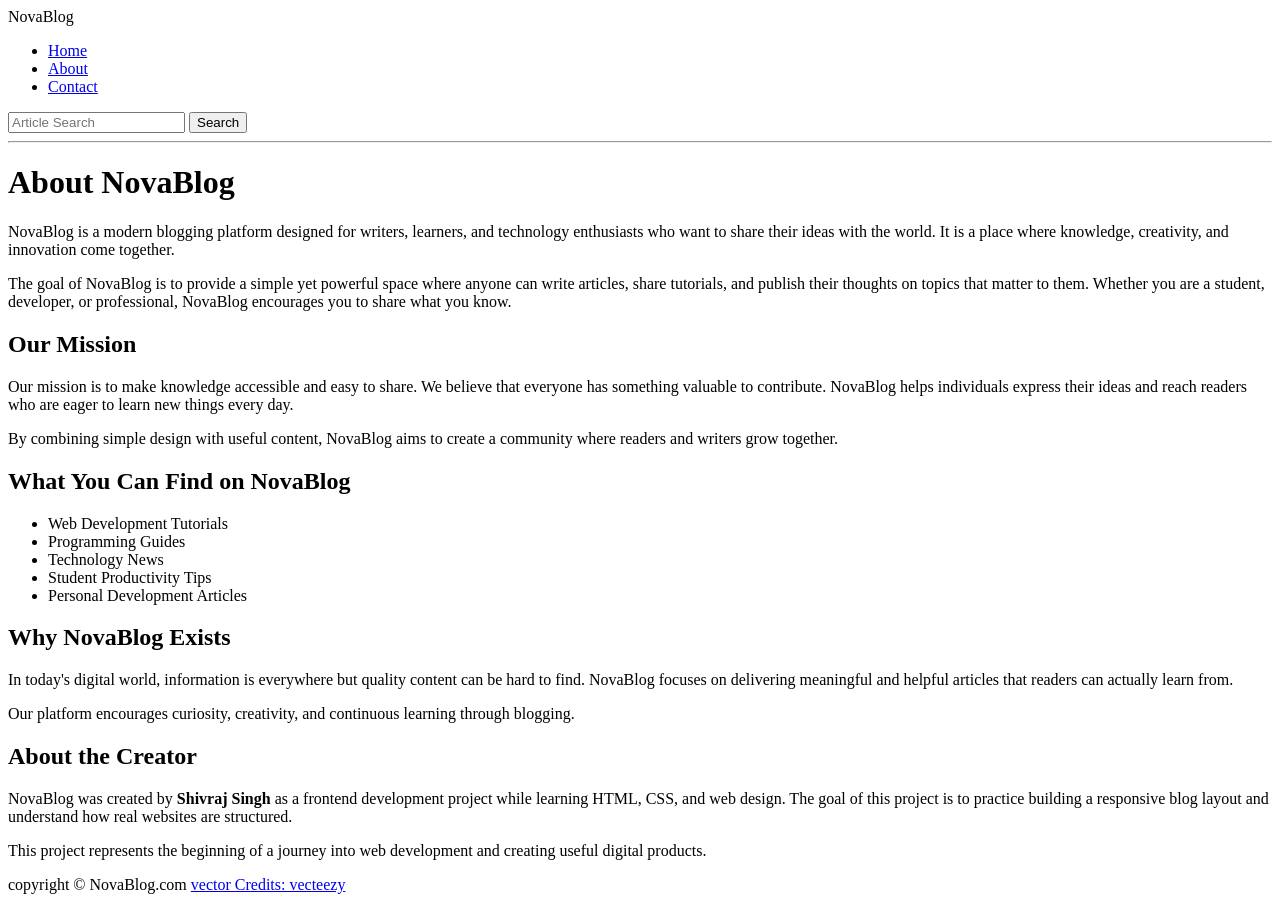
==== About.html @ e18d41bb "Designed Whole Structre" ====
<!DOCTYPE html>
<html lang="en">

<head>

<meta charset="UTF-8">
<meta name="viewport" content="width=device-width, initial-scale=1.0">

<link rel="stylesheet" href="/css/utils.css">
<link rel="stylesheet" href="/css/style.css">
<link rel="stylesheet" href="/css/contact.css">
<link rel="stylesheet" href="/css/About.css">
<title>About | NovaBlog</title>

</head>

<body>

<nav class="navigation max-width-1 m-auto">

<div class="nav-left">

<span>NovaBlog</span>

<ul>
<li><a href="index.html">Home</a></li>
<li><a href="about.html">About</a></li>
<li><a href="contact.html">Contact</a></li>
</ul>

</div>

<div class="nav-right">

<form action="/search.html" method="get">

<input class="form-input" type="text" name="query" placeholder="Article Search">

<button class="btn">Search</button>

</form>

</div>

</nav>


<div class="max-width-1 m-auto">
<hr>
</div>


<div class="about-content max-width-1 m-auto font1">

<h1>About NovaBlog</h1>

<p>
NovaBlog is a modern blogging platform designed for writers, learners,
and technology enthusiasts who want to share their ideas with the world.
It is a place where knowledge, creativity, and innovation come together.
</p>

<p>
The goal of NovaBlog is to provide a simple yet powerful space where
anyone can write articles, share tutorials, and publish their thoughts
on topics that matter to them. Whether you are a student, developer,
or professional, NovaBlog encourages you to share what you know.
</p>


<h2>Our Mission</h2>

<p>
Our mission is to make knowledge accessible and easy to share.
We believe that everyone has something valuable to contribute.
NovaBlog helps individuals express their ideas and reach readers
who are eager to learn new things every day.
</p>

<p>
By combining simple design with useful content, NovaBlog aims
to create a community where readers and writers grow together.
</p>


<h2>What You Can Find on NovaBlog</h2>

<ul class="about-list">

<li>Web Development Tutorials</li>
<li>Programming Guides</li>
<li>Technology News</li>
<li>Student Productivity Tips</li>
<li>Personal Development Articles</li>

</ul>


<h2>Why NovaBlog Exists</h2>

<p>
In today's digital world, information is everywhere but
quality content can be hard to find. NovaBlog focuses on
delivering meaningful and helpful articles that readers
can actually learn from.
</p>

<p>
Our platform encourages curiosity, creativity, and
continuous learning through blogging.
</p>


<h2>About the Creator</h2>

<p>
NovaBlog was created by <strong>Shivraj Singh</strong> as a
frontend development project while learning HTML, CSS,
and web design. The goal of this project is to practice
building a responsive blog layout and understand how
real websites are structured.
</p>

<p>
This project represents the beginning of a journey into
web development and creating useful digital products.
</p>

</div>


<div class="footer">

copyright &copy; NovaBlog.com

<a href="https://www.vecteezy.com/free-vector/typewriter">
vector Credits: vecteezy
</a>

</div>

</body>

</html>
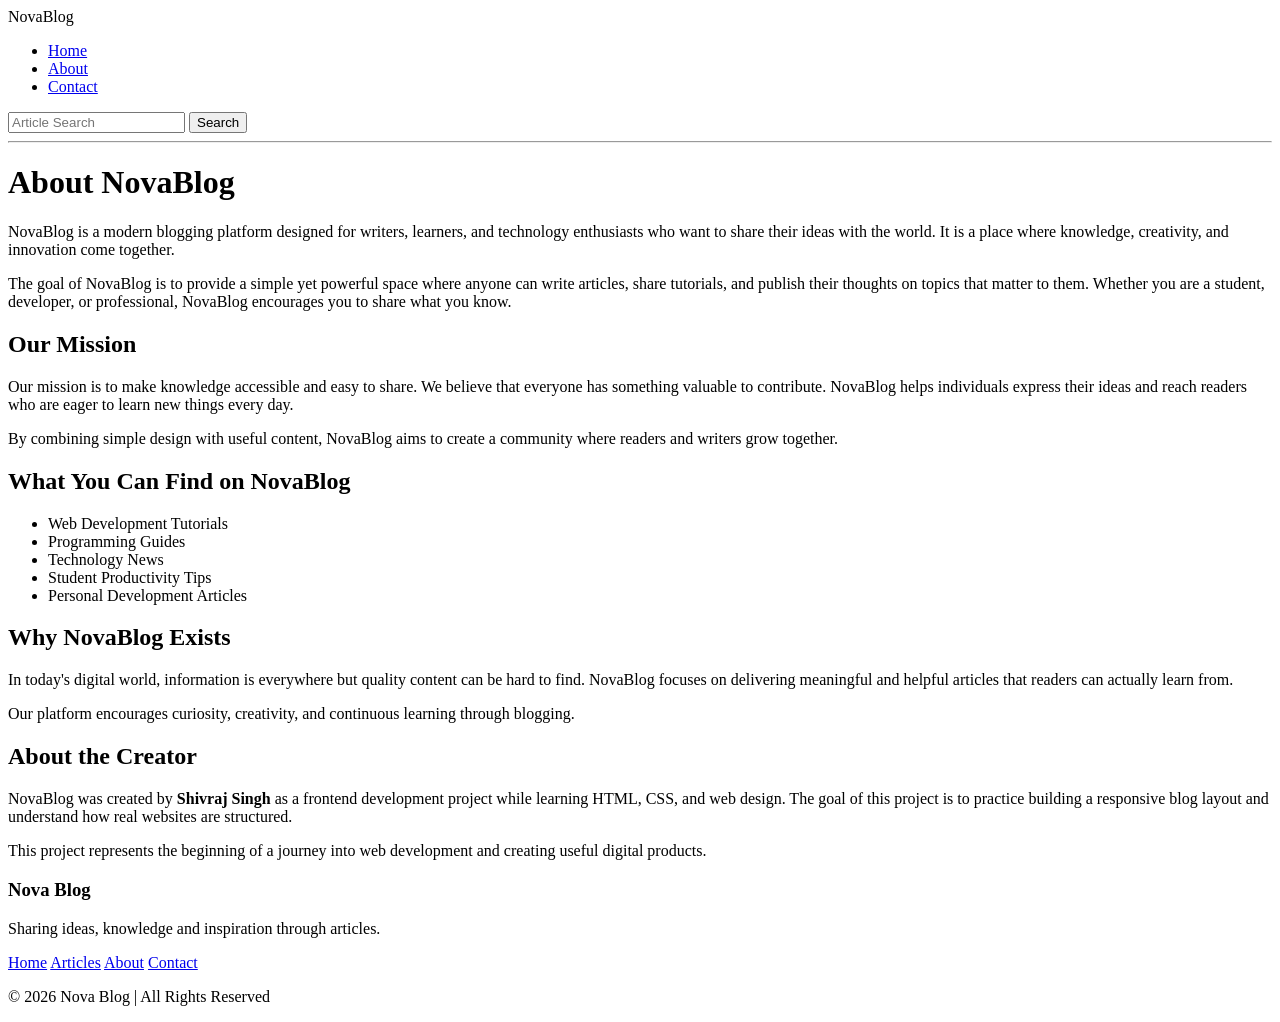
==== commit da05c233: "Change the Footer" ====
--- a/About.html
+++ b/About.html
@@ -129,15 +129,23 @@
 </div>
 
 
-<div class="footer">
+<footer class="footer">
+    <div class="footer-content">
+        <h3>Nova Blog</h3>
+        <p>Sharing ideas, knowledge and inspiration through articles.</p>
 
-copyright &copy; NovaBlog.com
+        <div class="footer-links">
+            <a href="#">Home</a>
+            <a href="#">Articles</a>
+            <a href="#">About</a>
+            <a href="#">Contact</a>
+        </div>
 
-<a href="https://www.vecteezy.com/free-vector/typewriter">
-vector Credits: vecteezy
-</a>
-
-</div>
+        <p class="copyright">
+            © 2026 Nova Blog | All Rights Reserved
+        </p>
+    </div>
+</footer>
 
 </body>
 
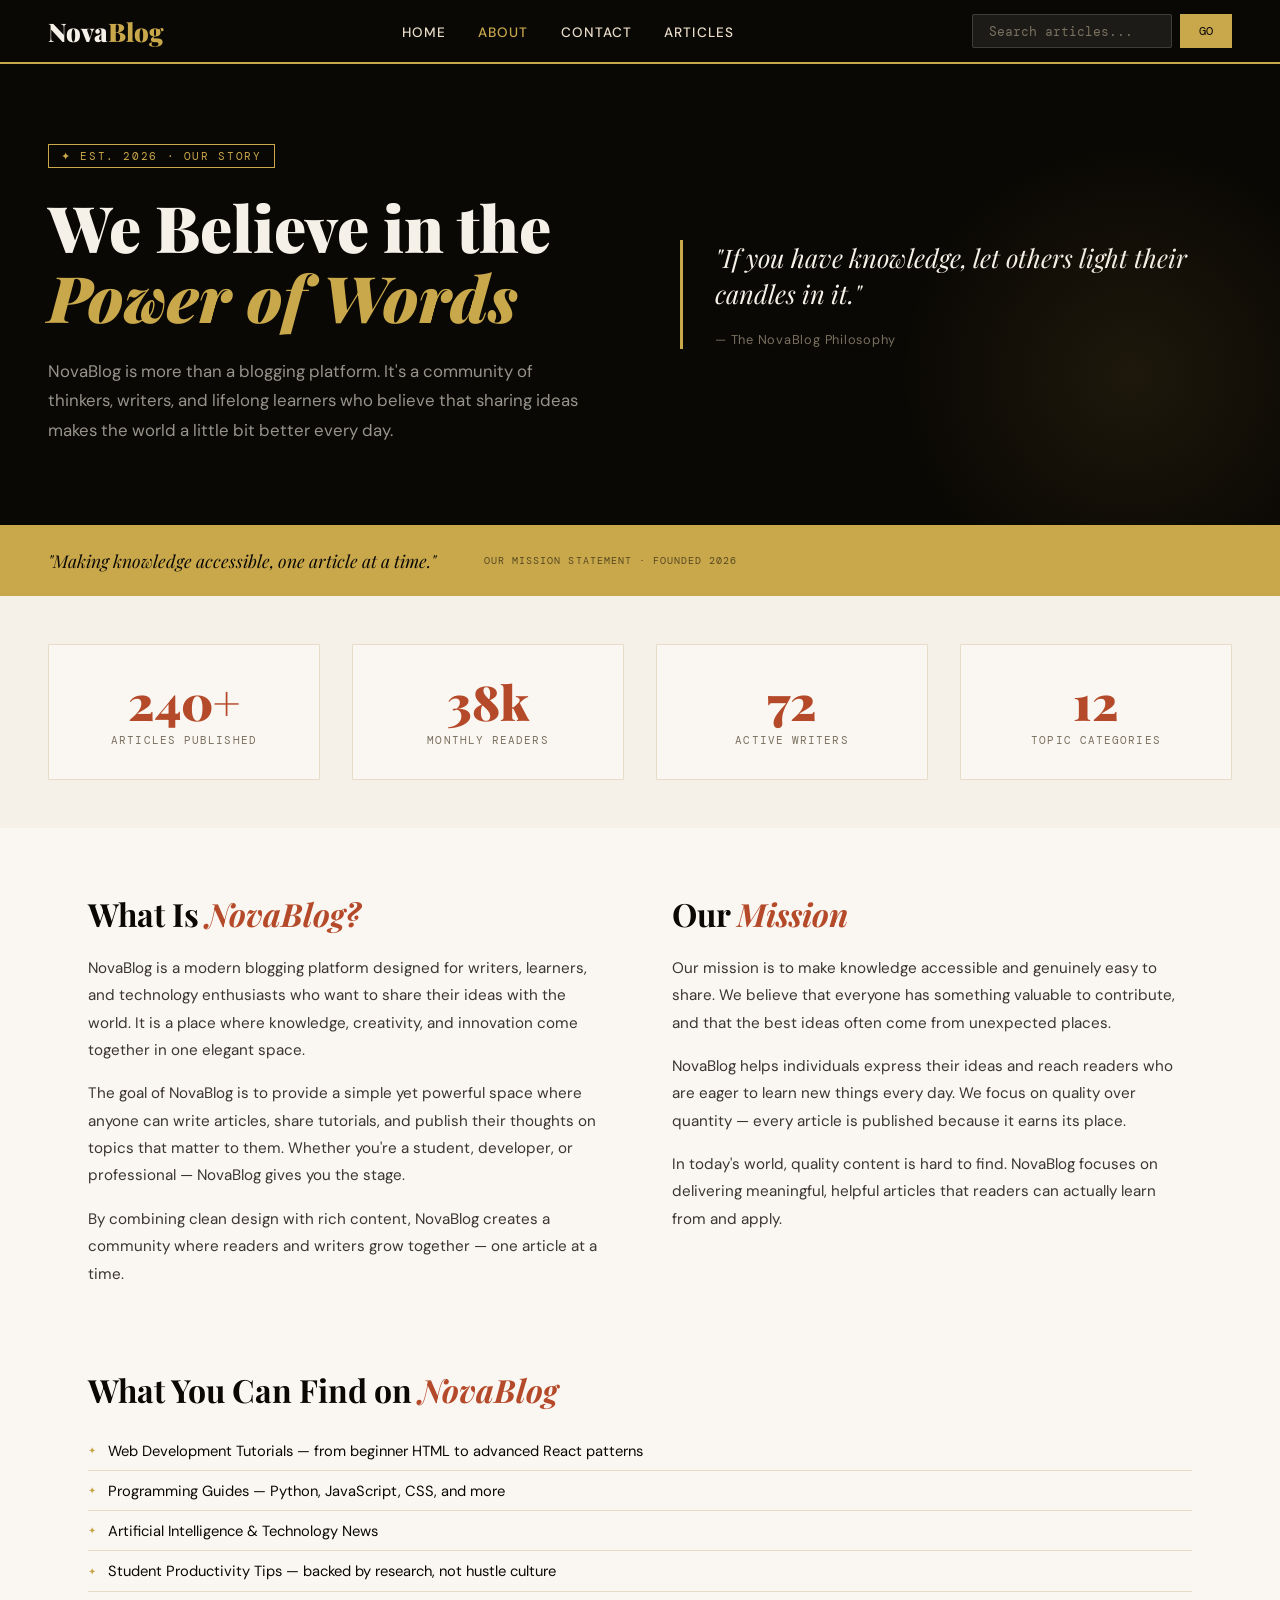
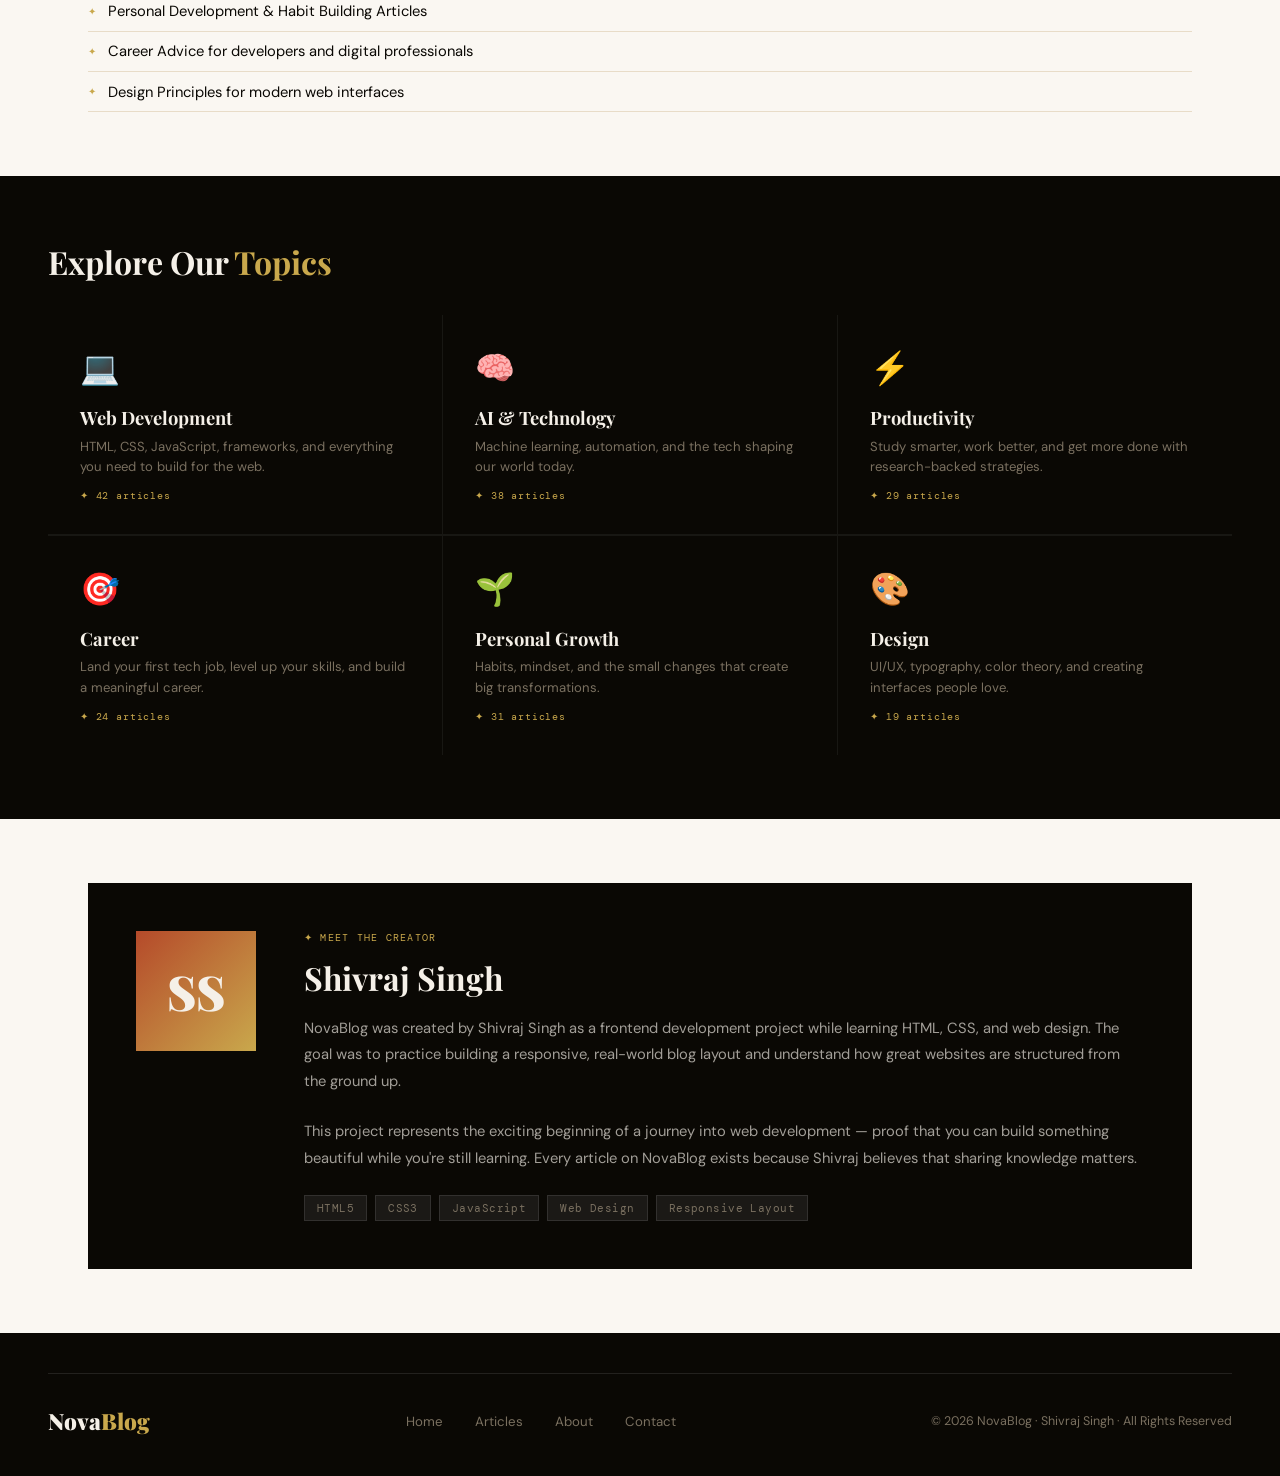
==== commit d5bb7260: "Upgraded the Style" ====
--- a/About.html
+++ b/About.html
@@ -1,152 +1,285 @@
 <!DOCTYPE html>
 <html lang="en">
-
 <head>
-
-<meta charset="UTF-8">
-<meta name="viewport" content="width=device-width, initial-scale=1.0">
-
-<link rel="stylesheet" href="/css/utils.css">
-<link rel="stylesheet" href="/css/style.css">
-<link rel="stylesheet" href="/css/contact.css">
-<link rel="stylesheet" href="/css/About.css">
-<title>About | NovaBlog</title>
-
+  <meta charset="UTF-8">
+  <meta name="viewport" content="width=device-width, initial-scale=1.0">
+  <title>About | NovaBlog</title>
+  <link rel="preconnect" href="https://fonts.googleapis.com">
+  <link href="https://fonts.googleapis.com/css2?family=Playfair+Display:ital,wght@0,400;0,700;0,900;1,400;1,700&family=DM+Sans:wght@300;400;500&family=DM+Mono:wght@400;500&display=swap" rel="stylesheet">
+  <style>
+    *, *::before, *::after { margin: 0; padding: 0; box-sizing: border-box; }
+    :root {
+      --ink: #0a0804; --cream: #f5f0e8; --warm: #e8dcc8;
+      --gold: #c9a84c; --rust: #b54a2a; --sage: #4a6741;
+      --muted: #7a7060; --paper: #faf7f2;
+    }
+    body { font-family: 'DM Sans', sans-serif; background: var(--paper); color: var(--ink); }
+
+    nav {
+      position: sticky; top: 0; z-index: 100;
+      background: var(--ink); padding: 0 3rem;
+      display: flex; align-items: center; justify-content: space-between;
+      height: 64px; border-bottom: 2px solid var(--gold);
+    }
+    .nav-logo { font-family: 'Playfair Display', serif; font-size: 1.6rem; font-weight: 900; color: var(--cream); }
+    .nav-logo span { color: var(--gold); }
+    .nav-links { display: flex; gap: 2rem; list-style: none; }
+    .nav-links a { color: var(--warm); text-decoration: none; font-size: 0.85rem; font-weight: 500; letter-spacing: 0.08em; text-transform: uppercase; transition: color 0.2s; }
+    .nav-links a:hover, .nav-links a.active { color: var(--gold); }
+    .nav-search { display: flex; gap: 0.5rem; }
+    .nav-search input { background: rgba(255,255,255,0.08); border: 1px solid rgba(255,255,255,0.15); color: var(--cream); padding: 0.45rem 1rem; font-family: 'DM Mono', monospace; font-size: 0.8rem; border-radius: 2px; outline: none; width: 200px; }
+    .nav-search input::placeholder { color: var(--muted); }
+    .btn-search { background: var(--gold); color: var(--ink); border: none; padding: 0.45rem 1.2rem; font-family: 'DM Mono', monospace; font-size: 0.75rem; cursor: pointer; text-transform: uppercase; }
+
+    /* HERO */
+    .about-hero {
+      background: var(--ink); color: var(--cream);
+      padding: 5rem 3rem; position: relative; overflow: hidden;
+    }
+    .about-hero::before {
+      content: ''; position: absolute; bottom: -100px; right: -100px;
+      width: 500px; height: 500px;
+      background: radial-gradient(circle, rgba(201,168,76,0.1) 0%, transparent 65%);
+    }
+    .about-hero-inner { max-width: 1200px; margin: 0 auto; display: grid; grid-template-columns: 1fr 1fr; gap: 5rem; align-items: center; }
+    .about-tag { font-family: 'DM Mono', monospace; font-size: 0.68rem; letter-spacing: 0.15em; text-transform: uppercase; color: var(--gold); border: 1px solid var(--gold); padding: 0.25rem 0.75rem; display: inline-block; margin-bottom: 1.5rem; }
+    .about-hero h1 { font-family: 'Playfair Display', serif; font-size: clamp(2.5rem, 5vw, 4rem); font-weight: 900; line-height: 1.1; }
+    .about-hero h1 em { color: var(--gold); font-style: italic; }
+    .about-hero p { color: rgba(245,240,232,0.6); font-size: 1.05rem; line-height: 1.75; margin-top: 1.5rem; }
+    .hero-quote {
+      border-left: 3px solid var(--gold); padding-left: 2rem;
+    }
+    .hero-quote blockquote { font-family: 'Playfair Display', serif; font-size: 1.6rem; font-style: italic; line-height: 1.4; color: var(--cream); margin-bottom: 1rem; }
+    .hero-quote cite { font-size: 0.8rem; color: var(--muted); font-style: normal; letter-spacing: 0.06em; }
+
+    /* MISSION STRIP */
+    .mission-strip {
+      background: var(--gold); padding: 1.5rem 3rem;
+    }
+    .mission-strip-inner { max-width: 1200px; margin: 0 auto; display: flex; align-items: center; gap: 3rem; }
+    .mission-strip p { font-family: 'Playfair Display', serif; font-size: 1.1rem; font-style: italic; color: var(--ink); }
+    .mission-strip span { font-family: 'DM Mono', monospace; font-size: 0.65rem; letter-spacing: 0.1em; text-transform: uppercase; color: rgba(10,8,4,0.6); white-space: nowrap; }
+
+    /* STATS */
+    .stats-section { background: var(--cream); padding: 3rem; }
+    .stats-inner { max-width: 1200px; margin: 0 auto; display: grid; grid-template-columns: repeat(4, 1fr); gap: 2rem; }
+    .stat-box { text-align: center; padding: 2rem 1rem; border: 1.5px solid var(--warm); background: var(--paper); }
+    .stat-num { font-family: 'Playfair Display', serif; font-size: 3rem; font-weight: 900; color: var(--rust); line-height: 1; }
+    .stat-label { font-family: 'DM Mono', monospace; font-size: 0.68rem; letter-spacing: 0.1em; text-transform: uppercase; color: var(--muted); margin-top: 0.5rem; }
+
+    /* CONTENT SECTIONS */
+    .about-content { max-width: 1200px; margin: 0 auto; padding: 4rem 3rem; }
+    .content-grid { display: grid; grid-template-columns: 1fr 1fr; gap: 4rem; margin-bottom: 4rem; }
+    .content-block h2 { font-family: 'Playfair Display', serif; font-size: 2rem; font-weight: 700; margin-bottom: 1.25rem; }
+    .content-block h2 em { color: var(--rust); font-style: italic; }
+    .content-block p { font-size: 0.95rem; line-height: 1.8; color: #3a3530; margin-bottom: 1rem; }
+    .content-block ul { list-style: none; margin-top: 0.5rem; }
+    .content-block ul li { padding: 0.6rem 0; border-bottom: 1px solid var(--warm); font-size: 0.92rem; display: flex; align-items: center; gap: 0.75rem; }
+    .content-block ul li::before { content: '✦'; color: var(--gold); font-size: 0.65rem; flex-shrink: 0; }
+
+    /* CATEGORIES GRID */
+    .topics-section { background: var(--ink); padding: 4rem 3rem; color: var(--cream); }
+    .topics-inner { max-width: 1200px; margin: 0 auto; }
+    .topics-inner h2 { font-family: 'Playfair Display', serif; font-size: 2rem; margin-bottom: 2rem; }
+    .topics-inner h2 span { color: var(--gold); }
+    .topics-grid { display: grid; grid-template-columns: repeat(3, 1fr); gap: 1.5px; background: rgba(255,255,255,0.06); }
+    .topic-cell { padding: 2rem; background: rgba(10,8,4,1); transition: background 0.2s; cursor: pointer; }
+    .topic-cell:hover { background: rgba(201,168,76,0.08); }
+    .topic-icon { font-size: 2rem; margin-bottom: 1rem; }
+    .topic-name { font-family: 'Playfair Display', serif; font-size: 1.15rem; font-weight: 700; margin-bottom: 0.4rem; }
+    .topic-desc { font-size: 0.82rem; color: var(--muted); line-height: 1.55; }
+    .topic-count { font-family: 'DM Mono', monospace; font-size: 0.65rem; color: var(--gold); letter-spacing: 0.08em; margin-top: 0.75rem; }
+
+    /* CREATOR */
+    .creator-section { max-width: 1200px; margin: 0 auto; padding: 4rem 3rem; }
+    .creator-card { background: var(--ink); color: var(--cream); padding: 3rem; display: grid; grid-template-columns: auto 1fr; gap: 3rem; align-items: start; }
+    .creator-avatar {
+      width: 120px; height: 120px;
+      background: linear-gradient(135deg, var(--rust), var(--gold));
+      display: flex; align-items: center; justify-content: center;
+      font-family: 'Playfair Display', serif; font-size: 3rem; font-weight: 900;
+      flex-shrink: 0;
+    }
+    .creator-tag { font-family: 'DM Mono', monospace; font-size: 0.65rem; letter-spacing: 0.12em; text-transform: uppercase; color: var(--gold); margin-bottom: 0.75rem; }
+    .creator-name { font-family: 'Playfair Display', serif; font-size: 2rem; font-weight: 700; margin-bottom: 1rem; }
+    .creator-bio { font-size: 0.92rem; line-height: 1.8; color: rgba(245,240,232,0.65); margin-bottom: 1.5rem; }
+    .creator-skills { display: flex; flex-wrap: wrap; gap: 0.5rem; }
+    .skill-tag { font-family: 'DM Mono', monospace; font-size: 0.68rem; background: rgba(255,255,255,0.07); color: var(--muted); padding: 0.3rem 0.75rem; border: 1px solid rgba(255,255,255,0.1); letter-spacing: 0.04em; }
+
+    footer { background: var(--ink); color: var(--cream); padding: 2.5rem 3rem; }
+    .footer-inner { max-width: 1200px; margin: 0 auto; display: flex; justify-content: space-between; align-items: center; border-top: 1px solid rgba(255,255,255,0.1); padding-top: 2rem; }
+    .footer-logo { font-family: 'Playfair Display', serif; font-size: 1.4rem; font-weight: 900; }
+    .footer-logo span { color: var(--gold); }
+    .footer-links-row { display: flex; gap: 2rem; list-style: none; }
+    .footer-links-row a { color: var(--muted); text-decoration: none; font-size: 0.83rem; transition: color 0.2s; }
+    .footer-links-row a:hover { color: var(--gold); }
+    .footer-copy { font-size: 0.78rem; color: var(--muted); }
+
+    @media(max-width:900px) {
+      nav { padding: 0 1.5rem; } .nav-links { display: none; }
+      .about-hero { padding: 3rem 1.5rem; }
+      .about-hero-inner { grid-template-columns: 1fr; gap: 2rem; }
+      .stats-inner { grid-template-columns: repeat(2, 1fr); }
+      .content-grid { grid-template-columns: 1fr; gap: 2rem; }
+      .topics-grid { grid-template-columns: repeat(2, 1fr); }
+      .creator-card { grid-template-columns: 1fr; }
+      .about-content, .creator-section { padding: 3rem 1.5rem; }
+      .mission-strip { padding: 1.5rem; }
+      .footer-inner { flex-direction: column; gap: 1rem; text-align: center; }
+    }
+  </style>
 </head>
-
 <body>
 
-<nav class="navigation max-width-1 m-auto">
-
-<div class="nav-left">
-
-<span>NovaBlog</span>
-
-<ul>
-<li><a href="index.html">Home</a></li>
-<li><a href="about.html">About</a></li>
-<li><a href="contact.html">Contact</a></li>
-</ul>
-
+<nav>
+  <div class="nav-logo">Nova<span>Blog</span></div>
+  <ul class="nav-links">
+    <li><a href="index.html">Home</a></li>
+    <li><a href="About.html" class="active">About</a></li>
+    <li><a href="contact.html">Contact</a></li>
+    <li><a href="blog.html">Articles</a></li>
+  </ul>
+  <form class="nav-search" action="search.html" method="get">
+    <input type="text" name="query" placeholder="Search articles...">
+    <button type="submit" class="btn-search">Go</button>
+  </form>
+</nav>
+
+<section class="about-hero">
+  <div class="about-hero-inner">
+    <div>
+      <div class="about-tag">✦ Est. 2026 · Our Story</div>
+      <h1>We Believe in the <em>Power of Words</em></h1>
+      <p>NovaBlog is more than a blogging platform. It's a community of thinkers, writers, and lifelong learners who believe that sharing ideas makes the world a little bit better every day.</p>
+    </div>
+    <div class="hero-quote">
+      <blockquote>"If you have knowledge, let others light their candles in it."</blockquote>
+      <cite>— The NovaBlog Philosophy</cite>
+    </div>
+  </div>
+</section>
+
+<div class="mission-strip">
+  <div class="mission-strip-inner">
+    <p>"Making knowledge accessible, one article at a time."</p>
+    <span>Our Mission Statement · Founded 2026</span>
+  </div>
 </div>
 
-<div class="nav-right">
-
-<form action="/search.html" method="get">
-
-<input class="form-input" type="text" name="query" placeholder="Article Search">
-
-<button class="btn">Search</button>
-
-</form>
-
+<div class="stats-section">
+  <div class="stats-inner">
+    <div class="stat-box"><div class="stat-num">240+</div><div class="stat-label">Articles Published</div></div>
+    <div class="stat-box"><div class="stat-num">38k</div><div class="stat-label">Monthly Readers</div></div>
+    <div class="stat-box"><div class="stat-num">72</div><div class="stat-label">Active Writers</div></div>
+    <div class="stat-box"><div class="stat-num">12</div><div class="stat-label">Topic Categories</div></div>
+  </div>
 </div>
 
-</nav>
-
-
-<div class="max-width-1 m-auto">
-<hr>
+<div class="about-content">
+  <div class="content-grid">
+    <div class="content-block">
+      <h2>What Is <em>NovaBlog?</em></h2>
+      <p>NovaBlog is a modern blogging platform designed for writers, learners, and technology enthusiasts who want to share their ideas with the world. It is a place where knowledge, creativity, and innovation come together in one elegant space.</p>
+      <p>The goal of NovaBlog is to provide a simple yet powerful space where anyone can write articles, share tutorials, and publish their thoughts on topics that matter to them. Whether you're a student, developer, or professional — NovaBlog gives you the stage.</p>
+      <p>By combining clean design with rich content, NovaBlog creates a community where readers and writers grow together — one article at a time.</p>
+    </div>
+    <div class="content-block">
+      <h2>Our <em>Mission</em></h2>
+      <p>Our mission is to make knowledge accessible and genuinely easy to share. We believe that everyone has something valuable to contribute, and that the best ideas often come from unexpected places.</p>
+      <p>NovaBlog helps individuals express their ideas and reach readers who are eager to learn new things every day. We focus on quality over quantity — every article is published because it earns its place.</p>
+      <p>In today's world, quality content is hard to find. NovaBlog focuses on delivering meaningful, helpful articles that readers can actually learn from and apply.</p>
+    </div>
+  </div>
+
+  <div class="content-block">
+    <h2>What You Can Find on <em>NovaBlog</em></h2>
+    <ul>
+      <li>Web Development Tutorials — from beginner HTML to advanced React patterns</li>
+      <li>Programming Guides — Python, JavaScript, CSS, and more</li>
+      <li>Artificial Intelligence & Technology News</li>
+      <li>Student Productivity Tips — backed by research, not hustle culture</li>
+      <li>Personal Development & Habit Building Articles</li>
+      <li>Career Advice for developers and digital professionals</li>
+      <li>Design Principles for modern web interfaces</li>
+    </ul>
+  </div>
 </div>
 
-
-<div class="about-content max-width-1 m-auto font1">
-
-<h1>About NovaBlog</h1>
-
-<p>
-NovaBlog is a modern blogging platform designed for writers, learners,
-and technology enthusiasts who want to share their ideas with the world.
-It is a place where knowledge, creativity, and innovation come together.
-</p>
-
-<p>
-The goal of NovaBlog is to provide a simple yet powerful space where
-anyone can write articles, share tutorials, and publish their thoughts
-on topics that matter to them. Whether you are a student, developer,
-or professional, NovaBlog encourages you to share what you know.
-</p>
-
-
-<h2>Our Mission</h2>
-
-<p>
-Our mission is to make knowledge accessible and easy to share.
-We believe that everyone has something valuable to contribute.
-NovaBlog helps individuals express their ideas and reach readers
-who are eager to learn new things every day.
-</p>
-
-<p>
-By combining simple design with useful content, NovaBlog aims
-to create a community where readers and writers grow together.
-</p>
-
-
-<h2>What You Can Find on NovaBlog</h2>
-
-<ul class="about-list">
-
-<li>Web Development Tutorials</li>
-<li>Programming Guides</li>
-<li>Technology News</li>
-<li>Student Productivity Tips</li>
-<li>Personal Development Articles</li>
-
-</ul>
-
-
-<h2>Why NovaBlog Exists</h2>
-
-<p>
-In today's digital world, information is everywhere but
-quality content can be hard to find. NovaBlog focuses on
-delivering meaningful and helpful articles that readers
-can actually learn from.
-</p>
-
-<p>
-Our platform encourages curiosity, creativity, and
-continuous learning through blogging.
-</p>
-
-
-<h2>About the Creator</h2>
-
-<p>
-NovaBlog was created by <strong>Shivraj Singh</strong> as a
-frontend development project while learning HTML, CSS,
-and web design. The goal of this project is to practice
-building a responsive blog layout and understand how
-real websites are structured.
-</p>
-
-<p>
-This project represents the beginning of a journey into
-web development and creating useful digital products.
-</p>
-
-</div>
-
-
-<footer class="footer">
-    <div class="footer-content">
-        <h3>Nova Blog</h3>
-        <p>Sharing ideas, knowledge and inspiration through articles.</p>
-
-        <div class="footer-links">
-            <a href="#">Home</a>
-            <a href="#">Articles</a>
-            <a href="#">About</a>
-            <a href="#">Contact</a>
-        </div>
-
-        <p class="copyright">
-            © 2026 Nova Blog | All Rights Reserved
-        </p>
-    </div>
+<section class="topics-section">
+  <div class="topics-inner">
+    <h2>Explore Our <span>Topics</span></h2>
+    <div class="topics-grid">
+      <div class="topic-cell">
+        <div class="topic-icon">💻</div>
+        <div class="topic-name">Web Development</div>
+        <div class="topic-desc">HTML, CSS, JavaScript, frameworks, and everything you need to build for the web.</div>
+        <div class="topic-count">✦ 42 articles</div>
+      </div>
+      <div class="topic-cell">
+        <div class="topic-icon">🧠</div>
+        <div class="topic-name">AI & Technology</div>
+        <div class="topic-desc">Machine learning, automation, and the tech shaping our world today.</div>
+        <div class="topic-count">✦ 38 articles</div>
+      </div>
+      <div class="topic-cell">
+        <div class="topic-icon">⚡</div>
+        <div class="topic-name">Productivity</div>
+        <div class="topic-desc">Study smarter, work better, and get more done with research-backed strategies.</div>
+        <div class="topic-count">✦ 29 articles</div>
+      </div>
+      <div class="topic-cell">
+        <div class="topic-icon">🎯</div>
+        <div class="topic-name">Career</div>
+        <div class="topic-desc">Land your first tech job, level up your skills, and build a meaningful career.</div>
+        <div class="topic-count">✦ 24 articles</div>
+      </div>
+      <div class="topic-cell">
+        <div class="topic-icon">🌱</div>
+        <div class="topic-name">Personal Growth</div>
+        <div class="topic-desc">Habits, mindset, and the small changes that create big transformations.</div>
+        <div class="topic-count">✦ 31 articles</div>
+      </div>
+      <div class="topic-cell">
+        <div class="topic-icon">🎨</div>
+        <div class="topic-name">Design</div>
+        <div class="topic-desc">UI/UX, typography, color theory, and creating interfaces people love.</div>
+        <div class="topic-count">✦ 19 articles</div>
+      </div>
+    </div>
+  </div>
+</section>
+
+<section class="creator-section">
+  <div class="creator-card">
+    <div class="creator-avatar">SS</div>
+    <div>
+      <div class="creator-tag">✦ Meet the Creator</div>
+      <div class="creator-name">Shivraj Singh</div>
+      <p class="creator-bio">NovaBlog was created by Shivraj Singh as a frontend development project while learning HTML, CSS, and web design. The goal was to practice building a responsive, real-world blog layout and understand how great websites are structured from the ground up.</p>
+      <p class="creator-bio">This project represents the exciting beginning of a journey into web development — proof that you can build something beautiful while you're still learning. Every article on NovaBlog exists because Shivraj believes that sharing knowledge matters.</p>
+      <div class="creator-skills">
+        <span class="skill-tag">HTML5</span>
+        <span class="skill-tag">CSS3</span>
+        <span class="skill-tag">JavaScript</span>
+        <span class="skill-tag">Web Design</span>
+        <span class="skill-tag">Responsive Layout</span>
+      </div>
+    </div>
+  </div>
+</section>
+
+<footer>
+  <div class="footer-inner">
+    <div class="footer-logo">Nova<span>Blog</span></div>
+    <ul class="footer-links-row">
+      <li><a href="index.html">Home</a></li>
+      <li><a href="blog.html">Articles</a></li>
+      <li><a href="About.html">About</a></li>
+      <li><a href="contact.html">Contact</a></li>
+    </ul>
+    <div class="footer-copy">© 2026 NovaBlog · Shivraj Singh · All Rights Reserved</div>
+  </div>
 </footer>
 
 </body>
-
-</html>+</html>
